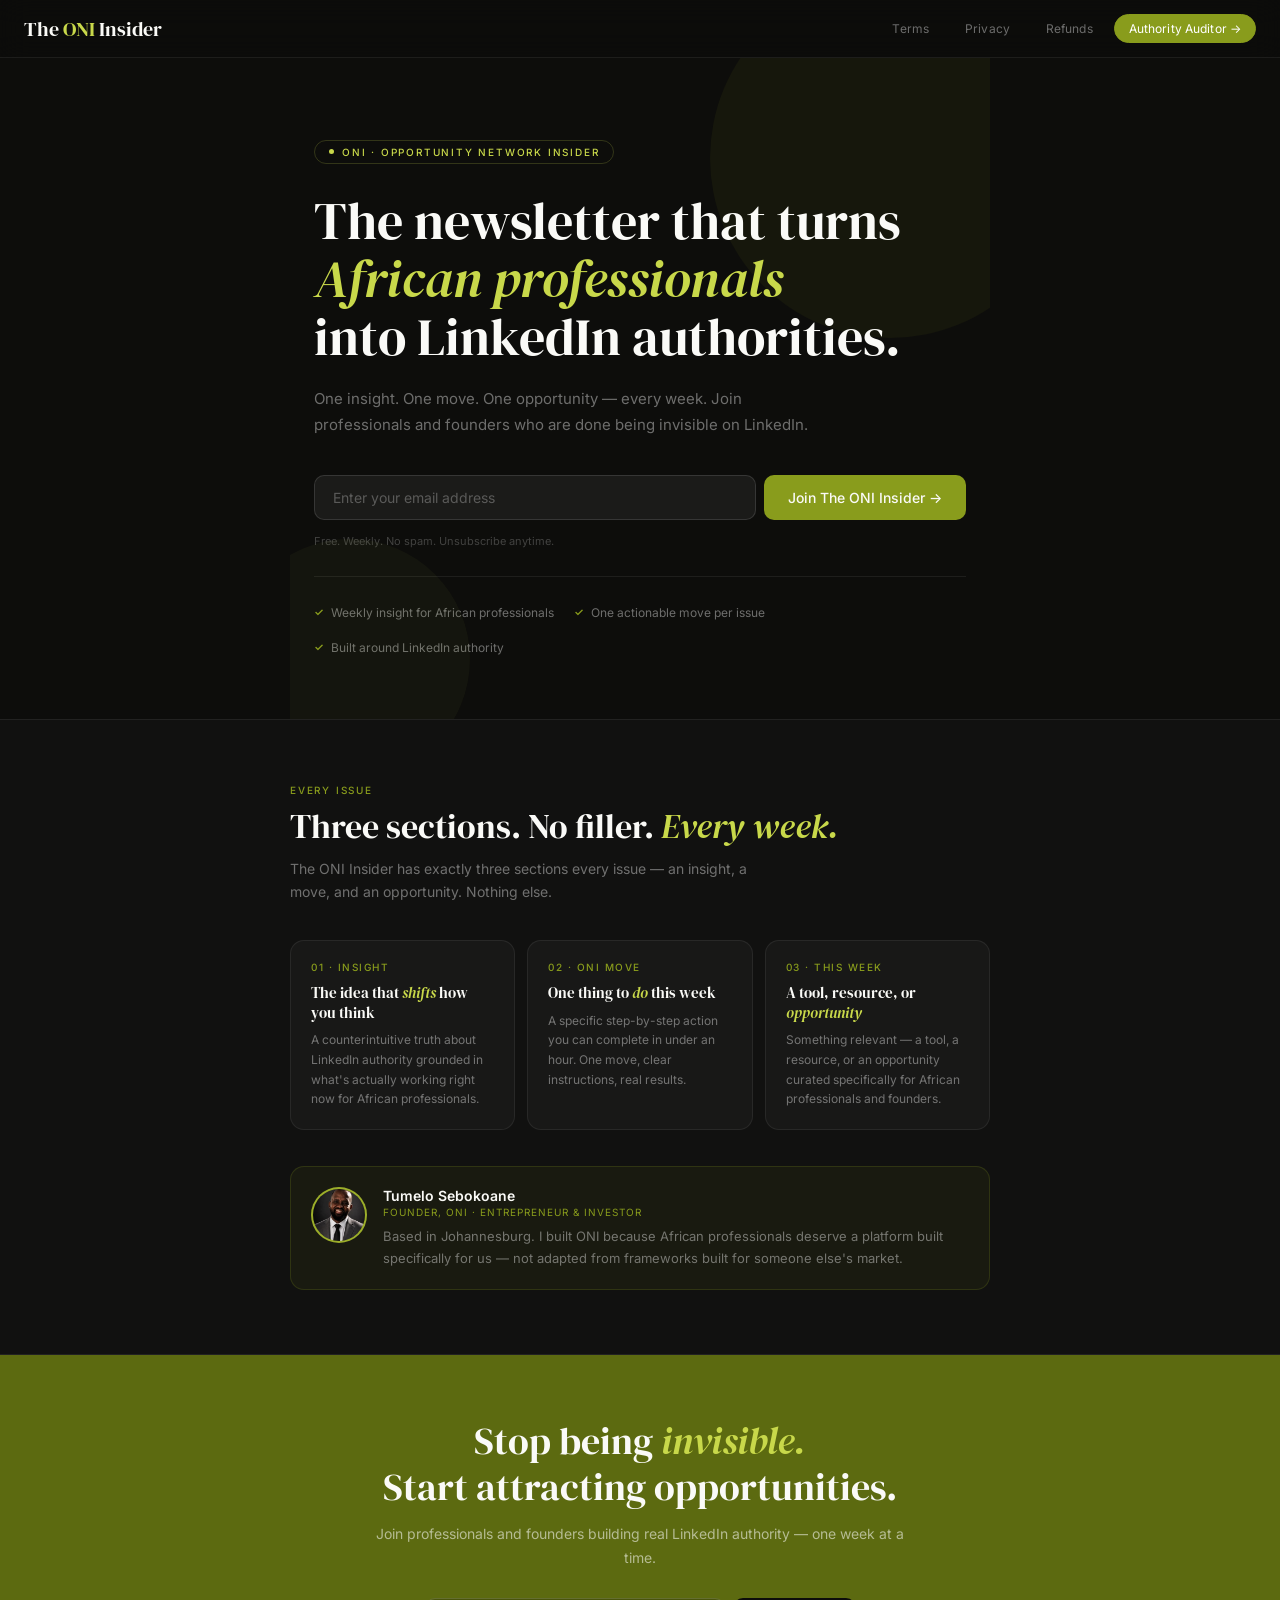
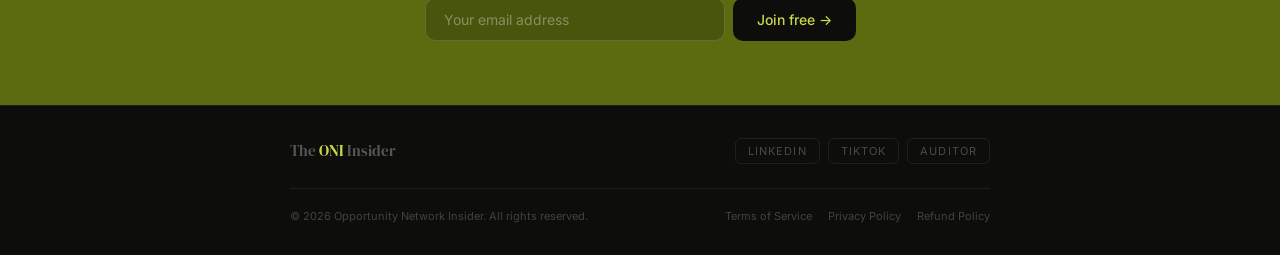
==== index.html @ da5c9479 "Add files via upload" ====
<!DOCTYPE html>
<html lang="en">
<head>
<meta charset="UTF-8" />
<meta name="viewport" content="width=device-width, initial-scale=1.0" />
<title>ONI · Opportunity Network Insider</title>
<meta name="description" content="The newsletter that turns African professionals into LinkedIn authorities. One insight. One move. One opportunity — every week." />
<link rel="preconnect" href="https://fonts.googleapis.com">
<link rel="preconnect" href="https://fonts.gstatic.com" crossorigin>
<link href="https://fonts.googleapis.com/css2?family=DM+Serif+Display:ital@0;1&family=Inter:wght@400;500;600&display=swap" rel="stylesheet">
<style>
*, *::before, *::after { box-sizing: border-box; margin: 0; padding: 0; }

:root {
  --oni-green: #899C1C;
  --oni-green-bright: #C8D84A;
  --oni-black: #0D0D0B;
  --oni-dark: #111110;
  --oni-surface: #1a1a18;
  --oni-border: rgba(255,255,255,0.07);
  --oni-border-green: rgba(137,156,28,0.2);
  --oni-text: #FAFAF7;
  --oni-muted: rgba(255,255,255,0.4);
  --oni-dim: rgba(255,255,255,0.22);
  --font-serif: 'DM Serif Display', Georgia, serif;
  --font-sans: 'Inter', -apple-system, sans-serif;
  --radius: 10px;
  --radius-lg: 14px;
  --radius-pill: 24px;
}

html { scroll-behavior: smooth; }
body { font-family: var(--font-sans); background: var(--oni-black); color: var(--oni-text); min-height: 100vh; -webkit-font-smoothing: antialiased; }

/* ── NAV ── */
.nav {
  position: sticky; top: 0; z-index: 100;
  background: rgba(13,13,11,0.92);
  backdrop-filter: blur(14px);
  border-bottom: 1px solid var(--oni-border);
  padding: 0 24px;
  display: flex; align-items: center; justify-content: space-between;
  height: 58px;
}
.nav-logo { font-family: var(--font-serif); font-size: 20px; color: var(--oni-text); text-decoration: none; }
.nav-logo em { color: var(--oni-green-bright); font-style: normal; }
.nav-links { display: flex; align-items: center; gap: 6px; }
.nav-link {
  font-size: 12px; color: var(--oni-muted); text-decoration: none;
  padding: 6px 14px; border-radius: var(--radius-pill);
  border: 1px solid transparent;
  transition: all 0.2s; letter-spacing: 0.01em;
}
.nav-link:hover { color: var(--oni-text); border-color: var(--oni-border); }
.nav-link.primary {
  background: var(--oni-green); color: #fff;
  border-color: var(--oni-green);
}
.nav-link.primary:hover { opacity: 0.88; }
.nav-mobile-menu { display: none; cursor: pointer; background: none; border: none; color: var(--oni-muted); font-size: 20px; padding: 4px; }

/* ── HERO ── */
.hero {
  position: relative; overflow: hidden;
  padding: 80px 24px 64px;
  max-width: 700px; margin: 0 auto;
}
.hero::before {
  content: '';
  position: absolute; top: -80px; right: -80px;
  width: 360px; height: 360px;
  background: var(--oni-green);
  border-radius: 50%; opacity: 0.07;
  pointer-events: none;
}
.hero::after {
  content: '';
  position: absolute; bottom: -60px; left: -60px;
  width: 240px; height: 240px;
  background: var(--oni-green-bright);
  border-radius: 50%; opacity: 0.04;
  pointer-events: none;
}
.brand-tag {
  display: inline-flex; align-items: center; gap: 8px;
  font-size: 10px; font-weight: 500; letter-spacing: 0.18em; text-transform: uppercase;
  color: var(--oni-green-bright);
  border: 1px solid rgba(200,216,74,0.2);
  padding: 5px 14px; border-radius: var(--radius-pill);
  margin-bottom: 28px; position: relative;
}
.brand-tag::before { content: ''; width: 5px; height: 5px; background: var(--oni-green-bright); border-radius: 50%; }
.hero h1 {
  font-family: var(--font-serif); font-size: clamp(34px, 7vw, 52px);
  color: var(--oni-text); line-height: 1.12;
  margin-bottom: 20px; position: relative;
  font-weight: 400;
}
.hero h1 em { color: var(--oni-green-bright); }
.hero-sub {
  font-size: 15px; color: var(--oni-muted); line-height: 1.75;
  margin-bottom: 36px; max-width: 500px; position: relative;
}
.form-row { display: flex; gap: 8px; margin-bottom: 14px; position: relative; flex-wrap: wrap; }
.oni-input {
  flex: 1; min-width: 200px;
  padding: 13px 18px;
  background: rgba(255,255,255,0.06);
  border: 1px solid rgba(255,255,255,0.12);
  border-radius: var(--radius);
  font-size: 14px; color: var(--oni-text);
  font-family: var(--font-sans);
  transition: border-color 0.2s;
}
.oni-input:focus { outline: none; border-color: var(--oni-green); }
.oni-input::placeholder { color: rgba(255,255,255,0.28); }
.oni-btn {
  padding: 13px 24px;
  background: var(--oni-green); color: var(--oni-text);
  border: none; border-radius: var(--radius);
  font-size: 14px; font-weight: 500;
  cursor: pointer; font-family: var(--font-sans);
  white-space: nowrap; transition: opacity 0.2s;
}
.oni-btn:hover { opacity: 0.88; }
.oni-btn:disabled { opacity: 0.5; cursor: not-allowed; }
.form-note { font-size: 11px; color: var(--oni-dim); position: relative; }
.form-success { display: none; font-size: 13px; color: var(--oni-green-bright); padding: 10px 0; }

.divider { height: 1px; background: var(--oni-border); margin: 28px 0; position: relative; }
.proof { display: flex; gap: 20px; flex-wrap: wrap; position: relative; }
.proof-item { display: flex; align-items: center; gap: 7px; font-size: 12px; color: var(--oni-muted); }
.proof-item::before { content: '✓'; color: var(--oni-green); font-weight: 600; font-size: 11px; }

/* ── WHAT YOU GET ── */
.what {
  background: var(--oni-dark);
  border-top: 1px solid var(--oni-border);
  border-bottom: 1px solid var(--oni-border);
  padding: 64px 24px;
}
.what-inner { max-width: 700px; margin: 0 auto; }
.section-label { font-size: 10px; font-weight: 500; letter-spacing: 0.18em; text-transform: uppercase; color: var(--oni-green); margin-bottom: 10px; }
.what h2 { font-family: var(--font-serif); font-size: clamp(24px, 4vw, 34px); font-weight: 400; color: var(--oni-text); margin-bottom: 10px; line-height: 1.2; }
.what h2 em { color: var(--oni-green-bright); }
.what-sub { font-size: 14px; color: var(--oni-muted); line-height: 1.7; margin-bottom: 36px; max-width: 480px; }
.cards { display: grid; grid-template-columns: repeat(3, 1fr); gap: 12px; margin-bottom: 36px; }
.card {
  background: rgba(255,255,255,0.03);
  border: 1px solid var(--oni-border);
  border-radius: var(--radius-lg); padding: 20px;
  transition: border-color 0.2s;
}
.card:hover { border-color: var(--oni-border-green); }
.card-num { font-size: 10px; font-weight: 500; letter-spacing: 0.15em; color: var(--oni-green); text-transform: uppercase; margin-bottom: 10px; }
.card-title { font-size: 15px; color: var(--oni-text); line-height: 1.3; margin-bottom: 8px; font-family: var(--font-serif); font-weight: 400; }
.card-title em { color: var(--oni-green-bright); }
.card-desc { font-size: 12px; color: var(--oni-muted); line-height: 1.65; }

/* ── ABOUT ── */
.about-box {
  display: flex; gap: 16px; align-items: flex-start;
  background: rgba(137,156,28,0.07);
  border: 1px solid var(--oni-border-green);
  border-radius: var(--radius-lg); padding: 20px;
}
.avatar {
  width: 56px; height: 56px; border-radius: 50%;
  background: var(--oni-green); flex-shrink: 0;
  display: flex; align-items: center; justify-content: center;
  font-family: var(--font-serif); font-size: 20px; color: var(--oni-text);
  overflow: hidden;
  border: 2px solid rgba(200,216,74,0.3);
}
.avatar img { width: 100%; height: 100%; object-fit: cover; display: block; }
.about-name { font-size: 14px; font-weight: 600; color: var(--oni-text); margin-bottom: 2px; }
.about-role { font-size: 10px; color: var(--oni-green); letter-spacing: 0.1em; text-transform: uppercase; margin-bottom: 8px; }
.about-bio { font-size: 13px; color: var(--oni-muted); line-height: 1.65; }

/* ── BOTTOM CTA ── */
.bottom-cta {
  background: #5C6A10;
  padding: 64px 24px;
  text-align: center;
}
.bottom-cta-inner { max-width: 540px; margin: 0 auto; }
.bottom-cta h2 { font-family: var(--font-serif); font-size: clamp(26px, 5vw, 38px); font-weight: 400; color: var(--oni-text); line-height: 1.2; margin-bottom: 12px; }
.bottom-cta h2 em { color: var(--oni-green-bright); }
.bottom-cta p { font-size: 14px; color: rgba(255,255,255,0.55); margin-bottom: 28px; line-height: 1.7; }
.bottom-form { display: flex; gap: 8px; justify-content: center; flex-wrap: wrap; }
.bottom-input {
  flex: 1; min-width: 200px; max-width: 300px;
  padding: 12px 18px;
  background: rgba(0,0,0,0.2);
  border: 1px solid rgba(255,255,255,0.15);
  border-radius: var(--radius);
  font-size: 14px; color: var(--oni-text);
  font-family: var(--font-sans);
}
.bottom-input::placeholder { color: rgba(255,255,255,0.35); }
.bottom-input:focus { outline: none; border-color: var(--oni-green-bright); }
.bottom-btn {
  padding: 12px 24px;
  background: var(--oni-black); color: var(--oni-green-bright);
  border: none; border-radius: var(--radius);
  font-size: 14px; font-weight: 500;
  cursor: pointer; font-family: var(--font-sans);
  transition: opacity 0.2s; white-space: nowrap;
}
.bottom-btn:hover { opacity: 0.85; }
.bottom-success { display: none; font-size: 13px; color: var(--oni-green-bright); margin-top: 12px; }

/* ── FOOTER ── */
footer {
  background: var(--oni-black);
  border-top: 1px solid var(--oni-border);
  padding: 32px 24px;
}
.footer-inner {
  max-width: 700px; margin: 0 auto;
  display: flex; justify-content: space-between; align-items: center;
  flex-wrap: wrap; gap: 20px;
}
.footer-brand { font-family: var(--font-serif); font-size: 15px; color: rgba(255,255,255,0.3); }
.footer-brand em { color: var(--oni-green-bright); font-style: normal; }
.footer-nav { display: flex; gap: 8px; flex-wrap: wrap; }
.footer-link {
  font-size: 11px; color: rgba(255,255,255,0.25);
  border: 1px solid rgba(255,255,255,0.08);
  padding: 5px 12px; border-radius: 6px;
  letter-spacing: 0.1em; text-transform: uppercase;
  text-decoration: none; transition: all 0.2s;
}
.footer-link:hover { color: var(--oni-green-bright); border-color: var(--oni-border-green); }
.footer-legal { width: 100%; border-top: 1px solid var(--oni-border); padding-top: 20px; margin-top: 4px; display: flex; justify-content: space-between; align-items: center; flex-wrap: wrap; gap: 12px; }
.footer-copy { font-size: 11px; color: var(--oni-dim); }
.footer-policy-links { display: flex; gap: 16px; }
.footer-policy-links a { font-size: 11px; color: var(--oni-dim); text-decoration: none; transition: color 0.2s; }
.footer-policy-links a:hover { color: var(--oni-green-bright); }

/* ── MOBILE ── */
@media (max-width: 640px) {
  .nav-links { display: none; }
  .nav-links.open { display: flex; flex-direction: column; position: absolute; top: 58px; left: 0; right: 0; background: rgba(13,13,11,0.98); padding: 16px 24px; border-bottom: 1px solid var(--oni-border); gap: 8px; }
  .nav-mobile-menu { display: block; }
  .hero { padding: 48px 20px 40px; }
  .hero h1 { font-size: 34px; }
  .cards { grid-template-columns: 1fr; }
  .what { padding: 48px 20px; }
  .bottom-cta { padding: 48px 20px; }
  footer { padding: 24px 20px; }
  .footer-inner { flex-direction: column; align-items: flex-start; gap: 16px; }
}
</style>
</head>
<body>

<!-- NAV -->
<nav class="nav">
  <a class="nav-logo" href="/">The <em>ONI</em> Insider</a>
  <div class="nav-links" id="nav-links">
    <a class="nav-link" href="/terms">Terms</a>
    <a class="nav-link" href="/privacy">Privacy</a>
    <a class="nav-link" href="/refunds">Refunds</a>
    <a class="nav-link primary" href="/auditor">Authority Auditor →</a>
  </div>
  <button class="nav-mobile-menu" onclick="document.getElementById('nav-links').classList.toggle('open')">☰</button>
</nav>

<!-- HERO -->
<section class="hero">
  <div class="brand-tag">ONI · Opportunity Network Insider</div>
  <h1>The newsletter that turns<br><em>African professionals</em><br>into LinkedIn authorities.</h1>
  <p class="hero-sub">One insight. One move. One opportunity — every week. Join professionals and founders who are done being invisible on LinkedIn.</p>

  <div class="form-row">
    <input class="oni-input" type="email" id="hero-email" placeholder="Enter your email address" />
    <button class="oni-btn" onclick="subscribe('hero')">Join The ONI Insider →</button>
  </div>
  <p class="form-note" id="hero-note">Free. Weekly. No spam. Unsubscribe anytime.</p>
  <div class="form-success" id="hero-success">✓ You're in. Check your inbox for a welcome from ONI.</div>

  <div class="divider"></div>
  <div class="proof">
    <div class="proof-item">Weekly insight for African professionals</div>
    <div class="proof-item">One actionable move per issue</div>
    <div class="proof-item">Built around LinkedIn authority</div>
  </div>
</section>

<!-- WHAT YOU GET -->
<section class="what">
  <div class="what-inner">
    <div class="section-label">Every issue</div>
    <h2>Three sections. No filler. <em>Every week.</em></h2>
    <p class="what-sub">The ONI Insider has exactly three sections every issue — an insight, a move, and an opportunity. Nothing else.</p>

    <div class="cards">
      <div class="card">
        <div class="card-num">01 · Insight</div>
        <div class="card-title">The idea that <em>shifts</em> how you think</div>
        <div class="card-desc">A counterintuitive truth about LinkedIn authority grounded in what's actually working right now for African professionals.</div>
      </div>
      <div class="card">
        <div class="card-num">02 · ONI Move</div>
        <div class="card-title">One thing to <em>do</em> this week</div>
        <div class="card-desc">A specific step-by-step action you can complete in under an hour. One move, clear instructions, real results.</div>
      </div>
      <div class="card">
        <div class="card-num">03 · This Week</div>
        <div class="card-title">A tool, resource, or <em>opportunity</em></div>
        <div class="card-desc">Something relevant — a tool, a resource, or an opportunity curated specifically for African professionals and founders.</div>
      </div>
    </div>

    <div class="about-box">
      <div class="avatar"><img src="/images/tumelo.jpg" alt="Tumelo Sebokoane" /></div>
      <div>
        <div class="about-name">Tumelo Sebokoane</div>
        <div class="about-role">Founder, ONI · Entrepreneur & Investor</div>
        <div class="about-bio">Based in Johannesburg. I built ONI because African professionals deserve a platform built specifically for us — not adapted from frameworks built for someone else's market.</div>
      </div>
    </div>
  </div>
</section>

<!-- BOTTOM CTA -->
<section class="bottom-cta">
  <div class="bottom-cta-inner">
    <h2>Stop being <em>invisible.</em><br>Start attracting opportunities.</h2>
    <p>Join professionals and founders building real LinkedIn authority — one week at a time.</p>
    <div class="bottom-form">
      <input class="bottom-input" type="email" id="bottom-email" placeholder="Your email address" />
      <button class="bottom-btn" onclick="subscribe('bottom')">Join free →</button>
    </div>
    <div class="bottom-success" id="bottom-success">✓ Welcome to ONI. Watch your inbox.</div>
  </div>
</section>

<!-- FOOTER -->
<footer>
  <div class="footer-inner">
    <div class="footer-brand">The <em>ONI</em> Insider</div>
    <div class="footer-nav">
      <a class="footer-link" href="https://www.linkedin.com" target="_blank" rel="noopener">LinkedIn</a>
      <a class="footer-link" href="https://www.tiktok.com/@africagrowth" target="_blank" rel="noopener">TikTok</a>
      <a class="footer-link" href="/auditor">Auditor</a>
    </div>
    <div class="footer-legal">
      <span class="footer-copy">© 2026 Opportunity Network Insider. All rights reserved.</span>
      <div class="footer-policy-links">
        <a href="/terms">Terms of Service</a>
        <a href="/privacy">Privacy Policy</a>
        <a href="/refunds">Refund Policy</a>
      </div>
    </div>
  </div>
</footer>

<script>
async function subscribe(loc) {
  const emailEl = document.getElementById(loc + '-email');
  const email = emailEl.value.trim();
  const valid = /^[^\s@]+@[^\s@]+\.[^\s@]+$/.test(email);
  if (!valid) { emailEl.style.borderColor = '#E24B4A'; return; }
  emailEl.style.borderColor = '';

  const btn = emailEl.nextElementSibling;
  btn.disabled = true;
  btn.textContent = 'Joining...';

  try {
    const res = await fetch('/.netlify/functions/subscribe', {
      method: 'POST',
      headers: { 'Content-Type': 'application/json' },
      body: JSON.stringify({ email, tags: ['newsletter', 'oni-insider'] })
    });
    const data = await res.json();
    if (data.success) {
      emailEl.style.display = 'none';
      btn.style.display = 'none';
      const successEl = document.getElementById(loc + '-success');
      if (successEl) successEl.style.display = 'block';
      const noteEl = document.getElementById(loc + '-note');
      if (noteEl) noteEl.style.display = 'none';
    } else { throw new Error(); }
  } catch {
    btn.disabled = false;
    btn.textContent = loc === 'hero' ? 'Join The ONI Insider →' : 'Join free →';
    emailEl.style.borderColor = '#E24B4A';
  }
}

// Allow Enter key to submit
document.getElementById('hero-email').addEventListener('keydown', e => { if (e.key === 'Enter') subscribe('hero'); });
document.getElementById('bottom-email').addEventListener('keydown', e => { if (e.key === 'Enter') subscribe('bottom'); });
</script>
</body>
</html>
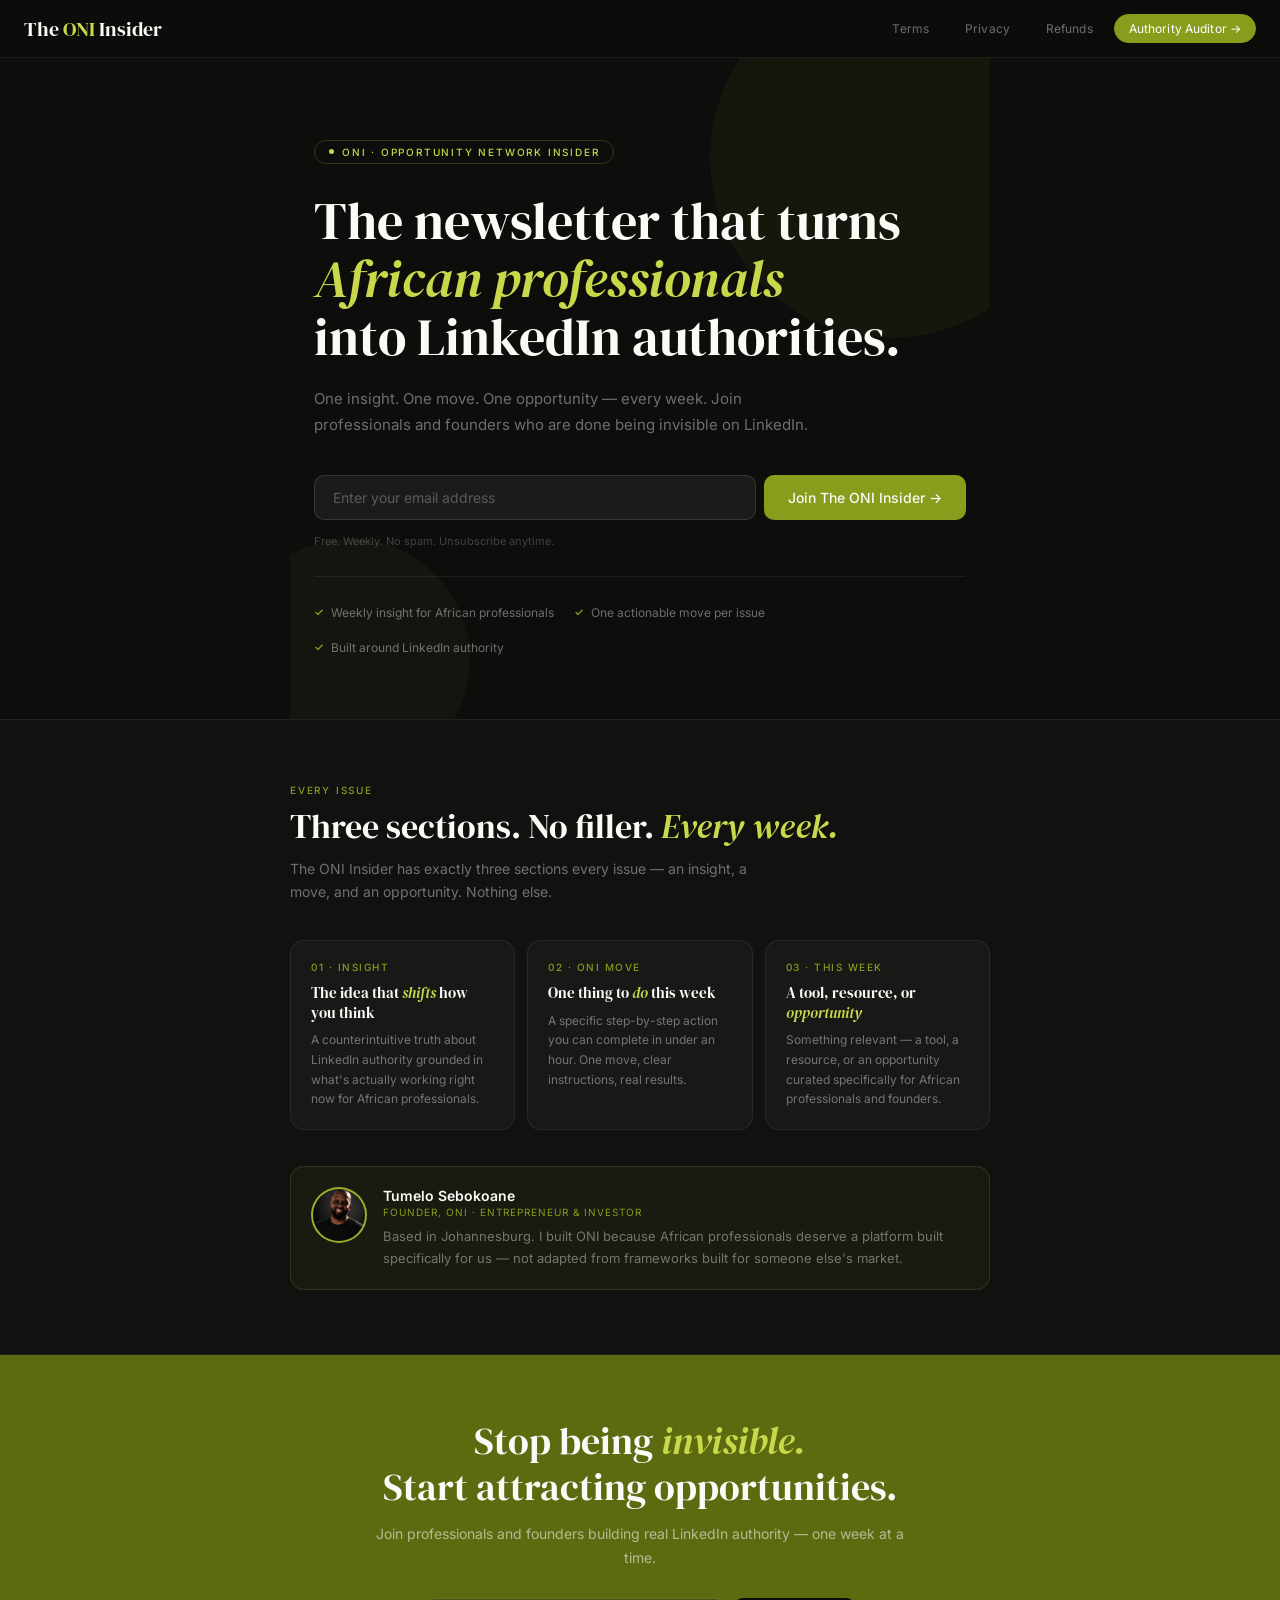
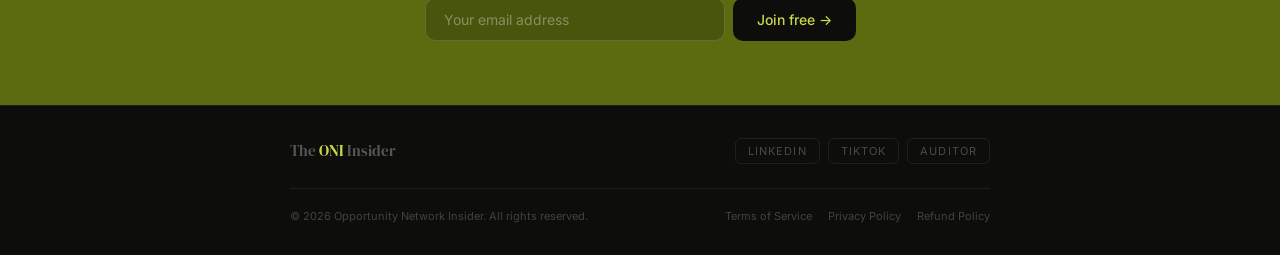
==== commit 7a0f4a13: "Add files via upload" ====
--- a/index.html
+++ b/index.html
@@ -314,7 +314,7 @@
     </div>
 
     <div class="about-box">
-      <div class="avatar"><img src="/images/tumelo.jpg" alt="Tumelo Sebokoane" /></div>
+      <div class="avatar"><img src="/images/tumelo.png" alt="Tumelo Sebokoane" /></div>
       <div>
         <div class="about-name">Tumelo Sebokoane</div>
         <div class="about-role">Founder, ONI · Entrepreneur & Investor</div>
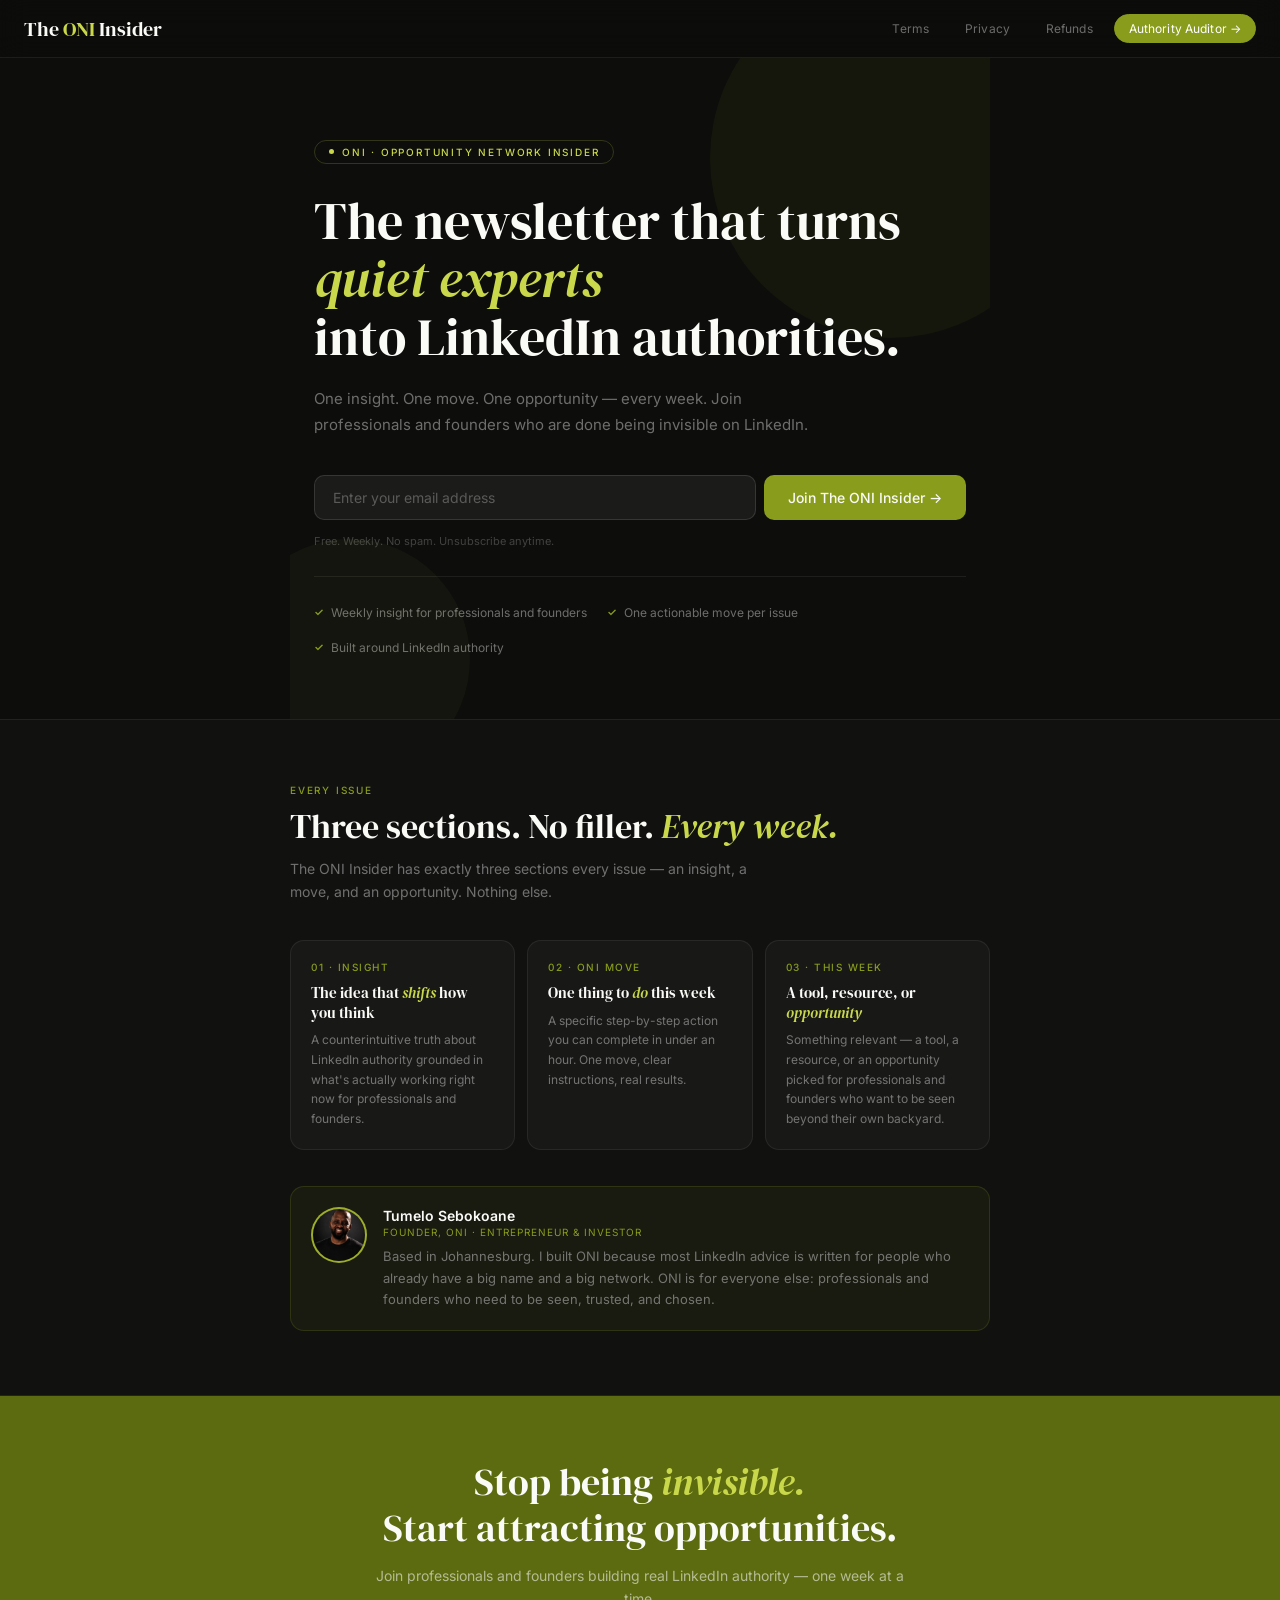
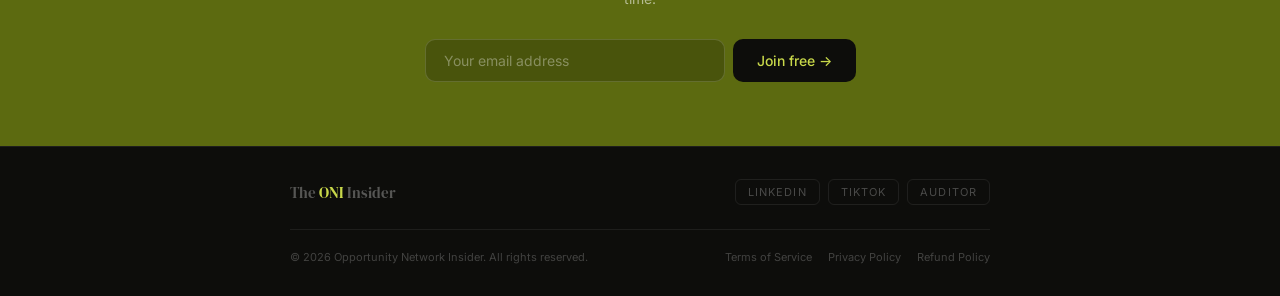
==== commit d840a621: "Drop Africa-specific messaging from landing page and auditor Co-Authored-By: Claude Sonnet 5.5 <nore" ====
--- a/index.html
+++ b/index.html
@@ -4,7 +4,7 @@
 <meta charset="UTF-8" />
 <meta name="viewport" content="width=device-width, initial-scale=1.0" />
 <title>ONI · Opportunity Network Insider</title>
-<meta name="description" content="The newsletter that turns African professionals into LinkedIn authorities. One insight. One move. One opportunity — every week." />
+<meta name="description" content="A free weekly newsletter that turns professionals and founders into LinkedIn authorities. One insight. One move. One opportunity — every week." />
 <link rel="preconnect" href="https://fonts.googleapis.com">
 <link rel="preconnect" href="https://fonts.gstatic.com" crossorigin>
 <link href="https://fonts.googleapis.com/css2?family=DM+Serif+Display:ital@0;1&family=Inter:wght@400;500;600&display=swap" rel="stylesheet">
@@ -270,7 +270,7 @@
 <!-- HERO -->
 <section class="hero">
   <div class="brand-tag">ONI · Opportunity Network Insider</div>
-  <h1>The newsletter that turns<br><em>African professionals</em><br>into LinkedIn authorities.</h1>
+  <h1>The newsletter that turns<br><em>quiet experts</em><br>into LinkedIn authorities.</h1>
   <p class="hero-sub">One insight. One move. One opportunity — every week. Join professionals and founders who are done being invisible on LinkedIn.</p>
 
   <div class="form-row">
@@ -282,7 +282,7 @@
 
   <div class="divider"></div>
   <div class="proof">
-    <div class="proof-item">Weekly insight for African professionals</div>
+    <div class="proof-item">Weekly insight for professionals and founders</div>
     <div class="proof-item">One actionable move per issue</div>
     <div class="proof-item">Built around LinkedIn authority</div>
   </div>
@@ -299,7 +299,7 @@
       <div class="card">
         <div class="card-num">01 · Insight</div>
         <div class="card-title">The idea that <em>shifts</em> how you think</div>
-        <div class="card-desc">A counterintuitive truth about LinkedIn authority grounded in what's actually working right now for African professionals.</div>
+        <div class="card-desc">A counterintuitive truth about LinkedIn authority grounded in what's actually working right now for professionals and founders.</div>
       </div>
       <div class="card">
         <div class="card-num">02 · ONI Move</div>
@@ -309,7 +309,7 @@
       <div class="card">
         <div class="card-num">03 · This Week</div>
         <div class="card-title">A tool, resource, or <em>opportunity</em></div>
-        <div class="card-desc">Something relevant — a tool, a resource, or an opportunity curated specifically for African professionals and founders.</div>
+        <div class="card-desc">Something relevant — a tool, a resource, or an opportunity picked for professionals and founders who want to be seen beyond their own backyard.</div>
       </div>
     </div>
 
@@ -318,7 +318,7 @@
       <div>
         <div class="about-name">Tumelo Sebokoane</div>
         <div class="about-role">Founder, ONI · Entrepreneur & Investor</div>
-        <div class="about-bio">Based in Johannesburg. I built ONI because African professionals deserve a platform built specifically for us — not adapted from frameworks built for someone else's market.</div>
+        <div class="about-bio">Based in Johannesburg. I built ONI because most LinkedIn advice is written for people who already have a big name and a big network. ONI is for everyone else: professionals and founders who need to be seen, trusted, and chosen.</div>
       </div>
     </div>
   </div>
